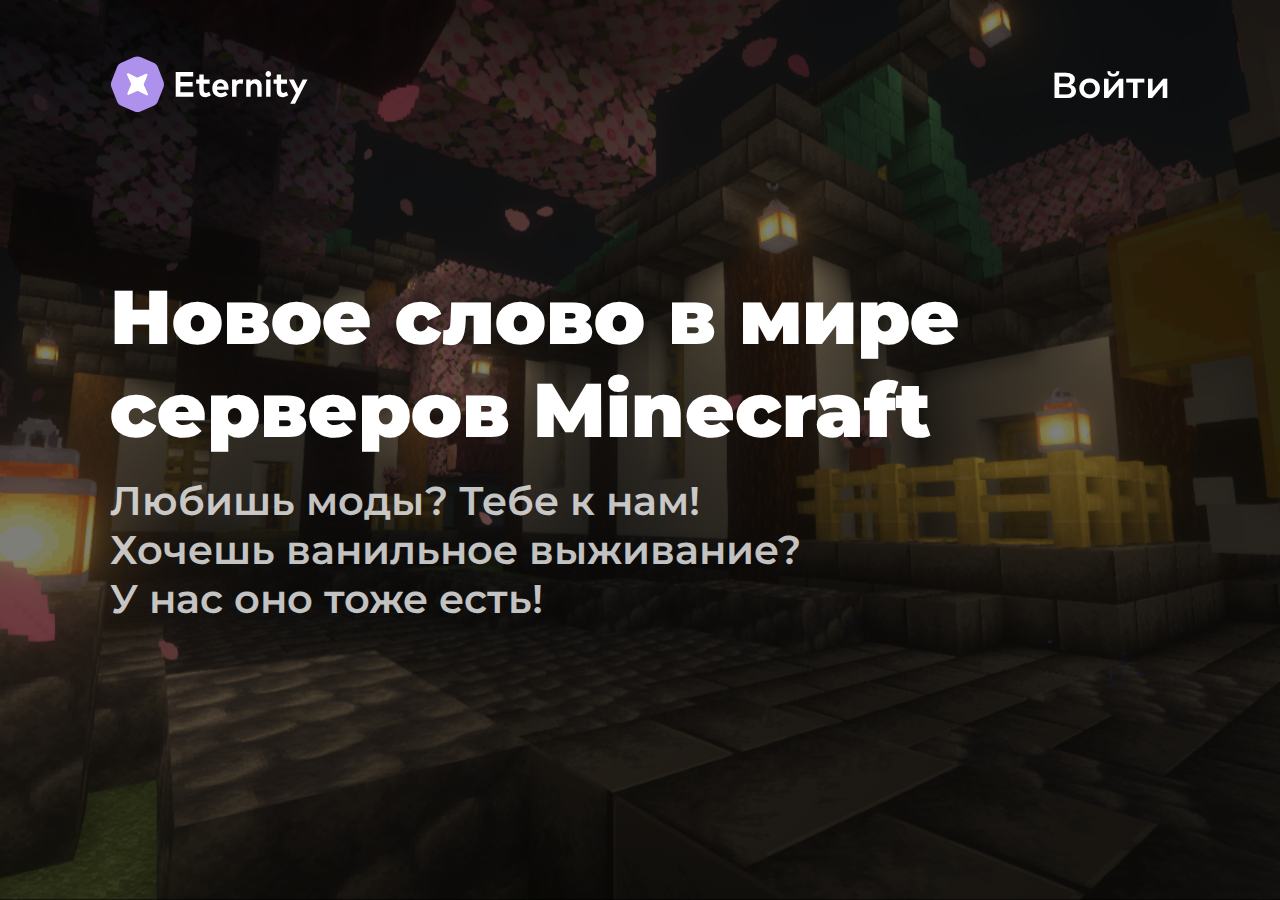
==== index.html @ b7ba149f "web_site pre" ====
<!DOCTYPE html>
<html lang="en">
<head>
    <meta charset="UTF-8">
    <meta name="viewport" content="width=device-width, initial-scale=1.0">
    <title>Document</title>

    <link rel="stylesheet" href="./css/reset.css">
    <link rel="stylesheet" href="./fonts/stylesheet.css">
    <link rel="stylesheet" href="./css/style.css">

    <link rel="preconnect" href="https://fonts.googleapis.com">
    <link rel="preconnect" href="https://fonts.gstatic.com" crossorigin>
    <link href="https://fonts.googleapis.com/css2?family=Montserrat:wght@500;600;700;900&display=swap" rel="stylesheet"> 


    
</head>
<body>

    <header class="header">
        <div class="wrapper">
            <div class="header_wrapper">

                <div class="header_logo">
                    <a href="/" class="header_logo_link">
                        <img src="img/logo.svg" alt="" class="header_logo_pic">
                    </a>
                </div>
    
    
                <nav class="header_nav">
                    <ul class="header_list">
                        <li class="header_item">
                            <a href="/" class="header_link">
                                Войти
                            </a>
                        </li>
                    </ul>
                </nav>

            </div>
        </div>
    </header>

    <main class="main">
        <section class="intro">
            <div class="wrapper">
                <h1 class="intro_title">
                    Новое слово в мире серверов Minecraft
                </h1>
                <h3 class="intro_subtitle">
                    Любишь моды? Тебе к нам! Хочешь ванильное выживание? У нас оно тоже есть!
                </h3>



            </div>
        </section>
        
    </main>

</body>
</html>
---- fonts/stylesheet.css ----
@font-face {
    font-family: 'Gilroy';
    src: url('Gilroy-ExtraBold.eot');
    src: local('Gilroy ExtraBold'), local('Gilroy-ExtraBold'),
        url('Gilroy-ExtraBold.eot?#iefix') format('embedded-opentype'),
        url('Gilroy-ExtraBold.woff') format('woff'),
        url('../fonts/Gilroy-ExtraBold.ttf') format('truetype');
    font-weight: 800;
    font-style: normal;
}

@font-face {
    font-family: 'Gilroy';
    src: url('Gilroy-Heavy.eot');
    src: local('Gilroy Heavy'), local('Gilroy-Heavy'),
        url('Gilroy-Heavy.eot?#iefix') format('embedded-opentype'),
        url('Gilroy-Heavy.woff') format('woff'),
        url('Gilroy-Heavy.ttf') format('truetype');
    font-weight: 900;
    font-style: normal;
}

@font-face {
    font-family: 'Gilroy';
    src: url('Gilroy-LightItalic.eot');
    src: local('Gilroy Light Italic'), local('Gilroy-LightItalic'),
        url('Gilroy-LightItalic.eot?#iefix') format('embedded-opentype'),
        url('Gilroy-LightItalic.woff') format('woff'),
        url('Gilroy-LightItalic.ttf') format('truetype');
    font-weight: 300;
    font-style: italic;
}

@font-face {
    font-family: 'Gilroy';
    src: url('Gilroy-ThinItalic.eot');
    src: local('Gilroy Thin Italic'), local('Gilroy-ThinItalic'),
        url('Gilroy-ThinItalic.eot?#iefix') format('embedded-opentype'),
        url('Gilroy-ThinItalic.woff') format('woff'),
        url('Gilroy-ThinItalic.ttf') format('truetype');
    font-weight: 100;
    font-style: italic;
}

@font-face {
    font-family: 'Gilroy';
    src: url('Gilroy-BlackItalic.eot');
    src: local('Gilroy Black Italic'), local('Gilroy-BlackItalic'),
        url('Gilroy-BlackItalic.eot?#iefix') format('embedded-opentype'),
        url('Gilroy-BlackItalic.woff') format('woff'),
        url('Gilroy-BlackItalic.ttf') format('truetype');
    font-weight: 900;
    font-style: italic;
}

@font-face {
    font-family: 'Gilroy';
    src: url('Gilroy-BoldItalic.eot');
    src: local('Gilroy Bold Italic'), local('Gilroy-BoldItalic'),
        url('Gilroy-BoldItalic.eot?#iefix') format('embedded-opentype'),
        url('Gilroy-BoldItalic.woff') format('woff'),
        url('Gilroy-BoldItalic.ttf') format('truetype');
    font-weight: bold;
    font-style: italic;
}

@font-face {
    font-family: 'Gilroy';
    src: url('Gilroy-SemiBold.eot');
    src: local('Gilroy SemiBold'), local('Gilroy-SemiBold'),
        url('Gilroy-SemiBold.eot?#iefix') format('embedded-opentype'),
        url('Gilroy-SemiBold.woff') format('woff'),
        url('Gilroy-SemiBold.ttf') format('truetype');
    font-weight: 600;
    font-style: normal;
}

@font-face {
    font-family: 'Gilroy';
    src: url('Gilroy-UltraLightItalic.eot');
    src: local('Gilroy UltraLight Italic'), local('Gilroy-UltraLightItalic'),
        url('Gilroy-UltraLightItalic.eot?#iefix') format('embedded-opentype'),
        url('Gilroy-UltraLightItalic.woff') format('woff'),
        url('Gilroy-UltraLightItalic.ttf') format('truetype');
    font-weight: 200;
    font-style: italic;
}

@font-face {
    font-family: 'Gilroy';
    src: url('Gilroy-SemiBoldItalic.eot');
    src: local('Gilroy SemiBold Italic'), local('Gilroy-SemiBoldItalic'),
        url('Gilroy-SemiBoldItalic.eot?#iefix') format('embedded-opentype'),
        url('Gilroy-SemiBoldItalic.woff') format('woff'),
        url('Gilroy-SemiBoldItalic.ttf') format('truetype');
    font-weight: 600;
    font-style: italic;
}

@font-face {
    font-family: 'Gilroy';
    src: url('Gilroy-Light.eot');
    src: local('Gilroy Light'), local('Gilroy-Light'),
        url('Gilroy-Light.eot?#iefix') format('embedded-opentype'),
        url('Gilroy-Light.woff') format('woff'),
        url('Gilroy-Light.ttf') format('truetype');
    font-weight: 300;
    font-style: normal;
}

@font-face {
    font-family: 'Gilroy';
    src: url('Gilroy-MediumItalic.eot');
    src: local('Gilroy Medium Italic'), local('Gilroy-MediumItalic'),
        url('Gilroy-MediumItalic.eot?#iefix') format('embedded-opentype'),
        url('Gilroy-MediumItalic.woff') format('woff'),
        url('Gilroy-MediumItalic.ttf') format('truetype');
    font-weight: 500;
    font-style: italic;
}

@font-face {
    font-family: 'Gilroy';
    src: url('Gilroy-ExtraBoldItalic.eot');
    src: local('Gilroy ExtraBold Italic'), local('Gilroy-ExtraBoldItalic'),
        url('Gilroy-ExtraBoldItalic.eot?#iefix') format('embedded-opentype'),
        url('Gilroy-ExtraBoldItalic.woff') format('woff'),
        url('Gilroy-ExtraBoldItalic.ttf') format('truetype');
    font-weight: 800;
    font-style: italic;
}

@font-face {
    font-family: 'Gilroy';
    src: url('Gilroy-Regular.eot');
    src: local('Gilroy Regular'), local('Gilroy-Regular'),
        url('Gilroy-Regular.eot?#iefix') format('embedded-opentype'),
        url('Gilroy-Regular.woff') format('woff'),
        url('Gilroy-Regular.ttf') format('truetype');
    font-weight: normal;
    font-style: normal;
}

@font-face {
    font-family: 'Gilroy';
    src: url('Gilroy-HeavyItalic.eot');
    src: local('Gilroy Heavy Italic'), local('Gilroy-HeavyItalic'),
        url('Gilroy-HeavyItalic.eot?#iefix') format('embedded-opentype'),
        url('Gilroy-HeavyItalic.woff') format('woff'),
        url('Gilroy-HeavyItalic.ttf') format('truetype');
    font-weight: 900;
    font-style: italic;
}

@font-face {
    font-family: 'Gilroy';
    src: url('Gilroy-Medium.eot');
    src: local('Gilroy Medium'), local('Gilroy-Medium'),
        url('Gilroy-Medium.eot?#iefix') format('embedded-opentype'),
        url('Gilroy-Medium.woff') format('woff'),
        url('Gilroy-Medium.ttf') format('truetype');
    font-weight: 500;
    font-style: normal;
}

@font-face {
    font-family: 'Gilroy';
    src: url('Gilroy-RegularItalic.eot');
    src: local('Gilroy Regular Italic'), local('Gilroy-RegularItalic'),
        url('Gilroy-RegularItalic.eot?#iefix') format('embedded-opentype'),
        url('Gilroy-RegularItalic.woff') format('woff'),
        url('Gilroy-RegularItalic.ttf') format('truetype');
    font-weight: normal;
    font-style: italic;
}

@font-face {
    font-family: 'Gilroy';
    src: url('Gilroy-UltraLight.eot');
    src: local('Gilroy UltraLight'), local('Gilroy-UltraLight'),
        url('Gilroy-UltraLight.eot?#iefix') format('embedded-opentype'),
        url('Gilroy-UltraLight.woff') format('woff'),
        url('Gilroy-UltraLight.ttf') format('truetype');
    font-weight: 200;
    font-style: normal;
}

@font-face {
    font-family: 'Gilroy';
    src: url('Gilroy-Bold.eot');
    src: local('Gilroy Bold'), local('Gilroy-Bold'),
        url('Gilroy-Bold.eot?#iefix') format('embedded-opentype'),
        url('Gilroy-Bold.woff') format('woff'),
        url('Gilroy-Bold.ttf') format('truetype');
    font-weight: bold;
    font-style: normal;
}

@font-face {
    font-family: 'Gilroy';
    src: url('Gilroy-Thin.eot');
    src: local('Gilroy Thin'), local('Gilroy-Thin'),
        url('Gilroy-Thin.eot?#iefix') format('embedded-opentype'),
        url('Gilroy-Thin.woff') format('woff'),
        url('Gilroy-Thin.ttf') format('truetype');
    font-weight: 100;
    font-style: normal;
}

@font-face {
    font-family: 'Gilroy';
    src: url('Gilroy-Black.eot');
    src: local('Gilroy Black'), local('Gilroy-Black'),
        url('Gilroy-Black.eot?#iefix') format('embedded-opentype'),
        url('Gilroy-Black.woff') format('woff'),
        url('Gilroy-Black.ttf') format('truetype');
    font-weight: 900;
    font-style: normal;
}




html{

    box-sizing: border-box;

}

*, *::before, *::after {
    box-sizing: inherit;
}
---- css/style.css ----
html{
    background-color: black;
    box-sizing: border-box;


}

*, *::before, *::after {
    box-sizing: inherit;
}




.wrapper {

    max-width: 1060px;
    margin: 0 auto;

}

.header {
    position: fixed;
    top: 0;
    left: 0;
    width: 100%;
}

.header_wrapper {
    margin-top: 55px;
    display: flex;
    flex-wrap: wrap;
    align-items: center;
    justify-content: space-between;

}

.header_list {
    display: flex;
    flex-wrap: wrap;
}

.header_link{
    color: #FFF;
    text-align: right;
    font-family: Montserrat;
    font-size: 36px;
    font-style: normal;
    font-weight: 600;
    line-height: normal;
    text-decoration: none;
}

.header_link:hover{
    transition: 0.5s;
    color: #AE91EC;

}


.intro {
    height: 100vh;
    background: url('../img/background.png') no-repeat center;
    background-size: cover;
    padding-top: 270px;
}

.intro_title{
    color: #FFF;
    font-family: Montserrat;
    font-size: 76px;
    font-style: normal;
    font-weight: 900;
    line-height: normal;
}

.intro_subtitle {

    padding-top: 20px;
    color: rgba(255, 255, 255, 0.75);
    font-family: Montserrat;
    font-size: 40px;
    font-style: normal;
    font-weight: 600;
    line-height: normal;
    max-width: 710px;

}
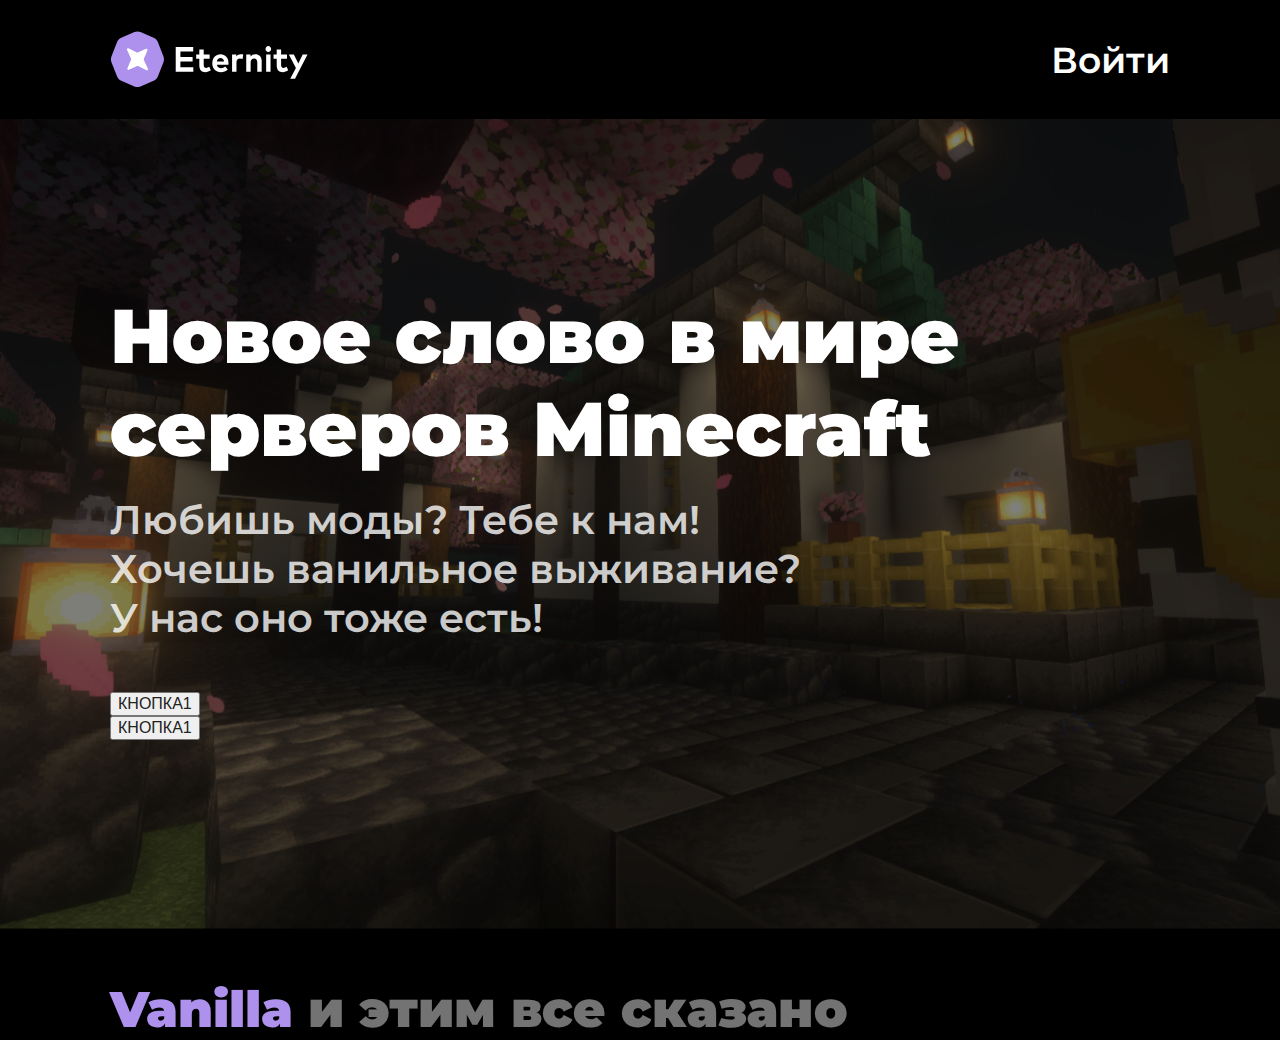
==== commit 9c1ea78b: "pre" ====
--- a/index.html
+++ b/index.html
@@ -53,7 +53,27 @@
                 <h3 class="intro_subtitle">
                     Любишь моды? Тебе к нам! Хочешь ванильное выживание? У нас оно тоже есть!
                 </h3>
+                
 
+                <ul class="intro_buttons">
+                    <li class="intro_button">
+                        <button class="intrp_btn">КНОПКА1</button>
+                    </li>
+                    <li class="intro_button">
+                        <button class="intrp_btn">КНОПКА1</button>
+                    </li>
+                </ul>
+
+            </div>
+        </section>
+
+
+        <section class="vanilla_server">
+            <div class="wrapper">
+
+                <h1 class="vanilla_intro">
+                    Vanilla <a class="vanilla_into_vydel">и этим все сказано</a>
+                </h1>
 
 
             </div>
--- a/css/style.css
+++ b/css/style.css
@@ -21,14 +21,14 @@
 }
 
 .header {
-    position: fixed;
     top: 0;
     left: 0;
     width: 100%;
+    padding-bottom: 30px;
 }
 
 .header_wrapper {
-    margin-top: 55px;
+    margin-top: 30px;
     display: flex;
     flex-wrap: wrap;
     align-items: center;
@@ -59,11 +59,13 @@
 }
 
 
+/* ИНТРО */
+
 .intro {
-    height: 100vh;
+    height: 90vh;
     background: url('../img/background.png') no-repeat center;
     background-size: cover;
-    padding-top: 270px;
+    padding-top: 170px;
 }
 
 .intro_title{
@@ -78,7 +80,7 @@
 .intro_subtitle {
 
     padding-top: 20px;
-    color: rgba(255, 255, 255, 0.75);
+    color: rgba(255, 255, 255, 0.80);
     font-family: Montserrat;
     font-size: 40px;
     font-style: normal;
@@ -89,3 +91,49 @@
 }
 
 
+.intro_buttons{
+
+    padding-top: 50px;
+
+}
+
+
+.intro_button {
+
+
+
+}
+
+/* ВАНИЛА */
+
+
+.vanilla_server {
+
+    padding-top: 50px;
+
+}
+
+.vanilla_intro {
+
+    color: #AE91EC;
+    font-family: Montserrat;
+    font-size: 50px;
+    font-style: normal;
+    font-weight: 900;
+    line-height: normal;
+
+}
+
+
+.vanilla_into_vydel {
+
+
+    color: #ffffff73;
+    text-decoration: none;
+    
+    font-family: Montserrat;
+    font-size: 50px;
+    font-style: normal;
+    font-weight: 900;
+    line-height: normal;
+}
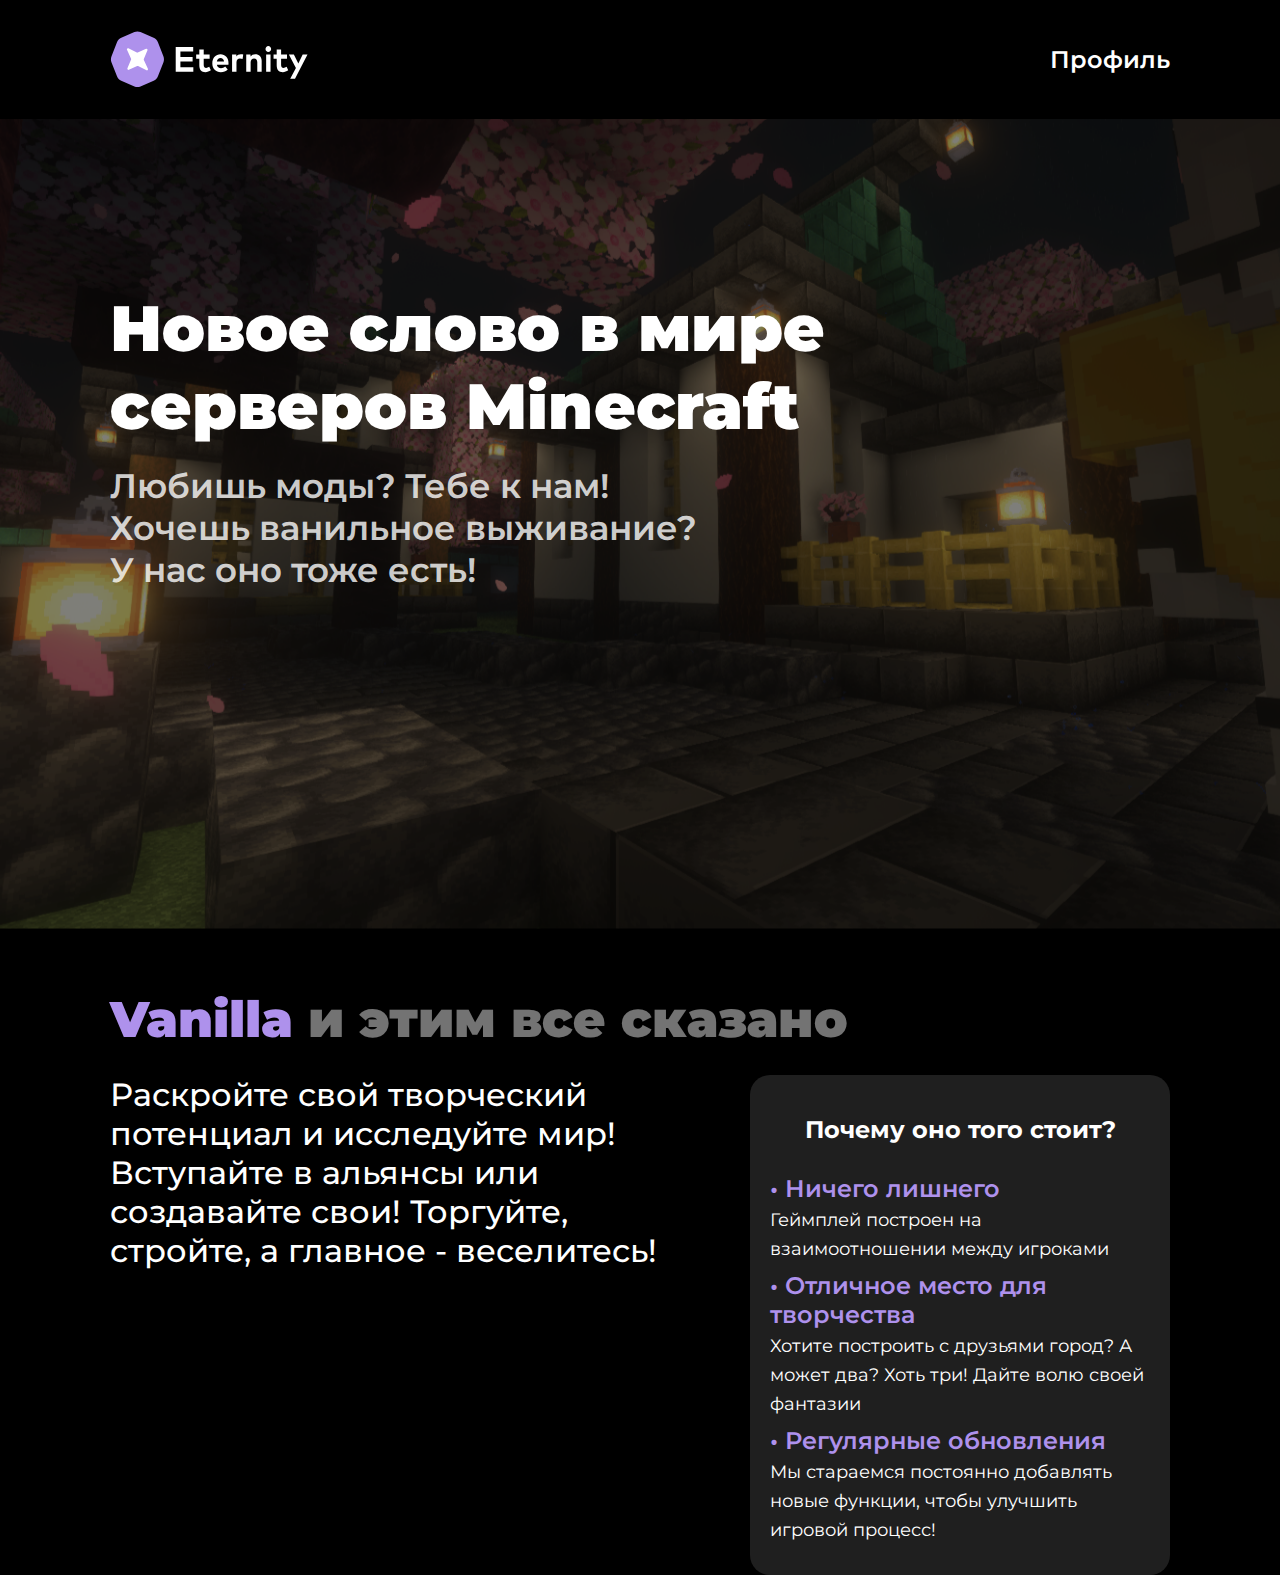
==== commit 87682f75: "vanilla_desc" ====
--- a/index.html
+++ b/index.html
@@ -34,7 +34,7 @@
                     <ul class="header_list">
                         <li class="header_item">
                             <a href="/" class="header_link">
-                                Войти
+                                Профиль
                             </a>
                         </li>
                     </ul>
@@ -53,16 +53,6 @@
                 <h3 class="intro_subtitle">
                     Любишь моды? Тебе к нам! Хочешь ванильное выживание? У нас оно тоже есть!
                 </h3>
-                
-
-                <ul class="intro_buttons">
-                    <li class="intro_button">
-                        <button class="intrp_btn">КНОПКА1</button>
-                    </li>
-                    <li class="intro_button">
-                        <button class="intrp_btn">КНОПКА1</button>
-                    </li>
-                </ul>
 
             </div>
         </section>
@@ -76,6 +66,33 @@
                 </h1>
 
 
+                <div class="vanilla_description">
+                    
+                    <h3 class="vanilla_description_text">
+                    Раскройте свой творческий потенциал и исследуйте мир! Вступайте в альянсы или создавайте свои! Торгуйте, стройте, а главное - веселитесь!
+                    </h3>
+
+                    <div class="vanilla_description_block">
+                        <div class="vdb_text">
+                            Почему оно того стоит?
+                        </div>
+
+                        <div class="vdb_desc">
+                            • Ничего лишнего <br><a class="vdb_desc_dec">Геймплей построен на взаимоотношении между игроками</a>
+                        </div>
+                        <div class="vdb_desc">
+                            • Отличное место для творчества <br><a class="vdb_desc_dec">Хотите построить с друзьями город? А может два? Хоть три! Дайте волю своей фантазии<a>
+                        </div>
+                        <div class="vdb_desc">
+                            • Регулярные обновления<br><a class="vdb_desc_dec">Мы стараемся постоянно добавлять новые функции, чтобы улучшить игровой процесс!<a></a>
+                        </div>
+
+                    </div>
+
+
+                </div>
+
+
             </div>
         </section>
         
--- a/css/style.css
+++ b/css/style.css
@@ -45,7 +45,7 @@
     color: #FFF;
     text-align: right;
     font-family: Montserrat;
-    font-size: 36px;
+    font-size: 24px;
     font-style: normal;
     font-weight: 600;
     line-height: normal;
@@ -71,7 +71,7 @@
 .intro_title{
     color: #FFF;
     font-family: Montserrat;
-    font-size: 76px;
+    font-size: 64px;
     font-style: normal;
     font-weight: 900;
     line-height: normal;
@@ -82,34 +82,22 @@
     padding-top: 20px;
     color: rgba(255, 255, 255, 0.80);
     font-family: Montserrat;
-    font-size: 40px;
+    font-size: 34px;
     font-style: normal;
     font-weight: 600;
     line-height: normal;
-    max-width: 710px;
-
-}
-
-
-.intro_buttons{
-
-    padding-top: 50px;
-
-}
-
-
-.intro_button {
-
-
-
-}
+    max-width: 600px;
+
+}
+
+
 
 /* ВАНИЛА */
 
 
 .vanilla_server {
 
-    padding-top: 50px;
+    padding-top: 60px;
 
 }
 
@@ -137,3 +125,93 @@
     font-weight: 900;
     line-height: normal;
 }
+
+
+.vanilla_description {
+
+    padding-top: 25px;
+    display: flex;
+
+}
+
+.vanilla_description_text {
+
+    color: #FFF;
+    font-family: Montserrat;
+    font-size: 32px;
+    font-style: normal;
+    font-weight: 500;
+    line-height: normal;
+
+    max-width: 600px;
+
+
+}
+
+
+.vanilla_description_block {
+
+    width: 450px;
+    height: 500px;
+    border-radius: 20px;
+    background: #1f1f1f;
+    margin-left: 40px;
+
+    padding: 20px;
+
+
+}
+
+.vdb_text {
+
+
+    color: #FFF;
+    font-family: Montserrat;
+    font-size: 24px;
+    font-style: normal;
+    font-weight: 700;
+    line-height: normal;
+
+    text-align: center;
+
+    padding-top: 20px;
+    padding-bottom: 20px;
+
+
+}
+
+
+.vdb_desc {
+
+    color: #AE91EC;
+    font-family: Montserrat;
+    font-size: 24px;
+    font-style: normal;
+    font-weight: 600;
+    line-height: normal;
+
+
+    text-align: left;
+
+    padding-top: 10px;
+
+}
+
+
+.vdb_desc_dec {
+
+
+    color: #FFF;
+
+    font-family: Montserrat;
+    font-size: 18px;
+    font-style: normal;
+    font-weight: 400;
+    line-height: normal;
+
+    max-width: 600px;
+    text-align: left;
+
+    padding-top: 10px;
+
+}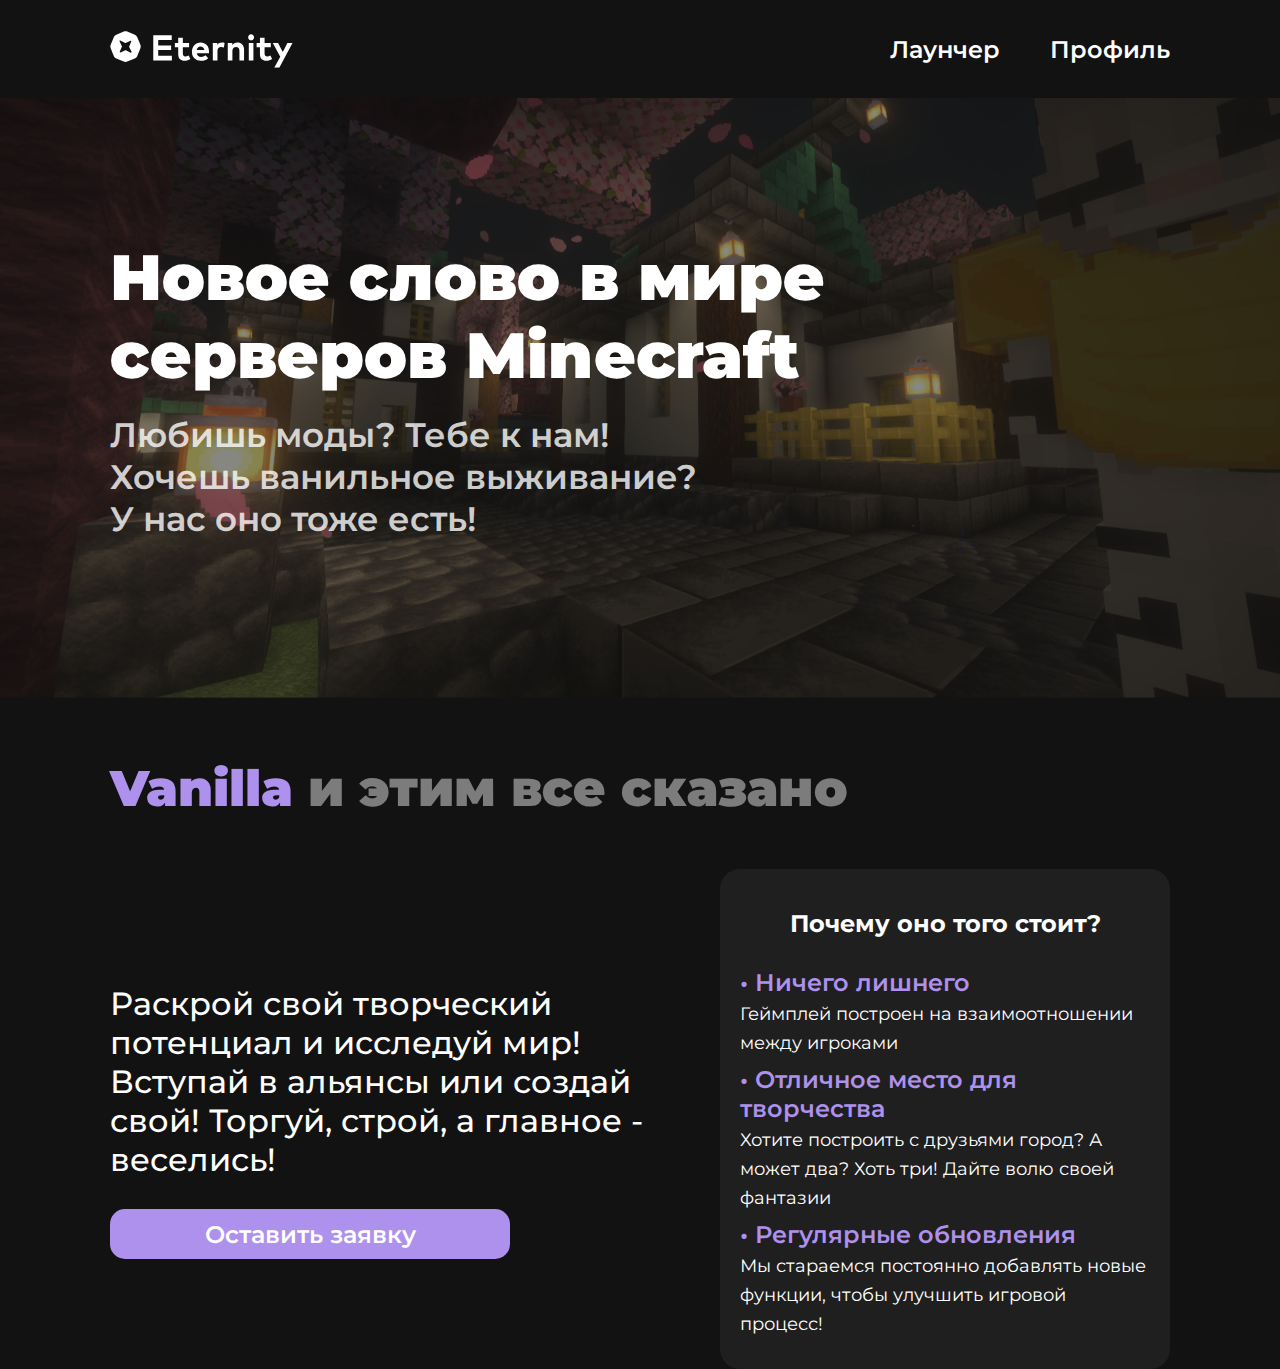
==== commit 5b122faf: "pre" ====
--- a/index.html
+++ b/index.html
@@ -4,7 +4,7 @@
 <head>
     <meta charset="UTF-8">
     <meta name="viewport" content="width=device-width, initial-scale=1.0">
-    <title>Document</title>
+    <title>Eternity</title>
 
     <link rel="stylesheet" href="./css/reset.css">
     <link rel="stylesheet" href="./fonts/stylesheet.css">
@@ -33,7 +33,12 @@
                 <nav class="header_nav">
                     <ul class="header_list">
                         <li class="header_item">
-                            <a href="/" class="header_link">
+                            <a href="/launcher.html" class="header_link">
+                                Лаунчер
+                            </a>
+                        </li>
+                        <li class="header_item">
+                            <a href="/login.html" class="header_link">
                                 Профиль
                             </a>
                         </li>
@@ -69,7 +74,7 @@
                 <div class="vanilla_description">
                     
                     <h3 class="vanilla_description_text">
-                    Раскройте свой творческий потенциал и исследуйте мир! Вступайте в альянсы или создавайте свои! Торгуйте, стройте, а главное - веселитесь!
+                    Раскрой свой творческий потенциал и исследуй мир! Вступай в альянсы или создай свой! Торгуй, строй, а главное - веселись!
                     </h3>
 
                     <div class="vanilla_description_block">
@@ -89,13 +94,18 @@
 
                     </div>
 
+                    <button class="vanilla_join">
+                        <a class="vanilla_join_btn" href="https://vk.cc/crMLH8">Оставить заявку</a>
+                    </button>
+
 
                 </div>
 
 
+
             </div>
         </section>
-        
+
     </main>
 
 </body>
--- a/css/style.css
+++ b/css/style.css
@@ -1,6 +1,6 @@
 
 html{
-    background-color: black;
+    background-color: #121212;
     box-sizing: border-box;
 
 
@@ -52,6 +52,18 @@
     text-decoration: none;
 }
 
+.header_item{
+
+    margin-right: 50px;
+}
+
+.header_item:last-child {
+
+    margin-right: 0;
+
+}
+
+
 .header_link:hover{
     transition: 0.5s;
     color: #AE91EC;
@@ -62,10 +74,10 @@
 /* ИНТРО */
 
 .intro {
-    height: 90vh;
+    height: 600px;
     background: url('../img/background.png') no-repeat center;
     background-size: cover;
-    padding-top: 170px;
+    padding-top: 140px;
 }
 
 .intro_title{
@@ -129,8 +141,8 @@
 
 .vanilla_description {
 
-    padding-top: 25px;
-    display: flex;
+    padding-top:55px;
+
 
 }
 
@@ -144,6 +156,8 @@
     line-height: normal;
 
     max-width: 600px;
+
+    margin-top: 110px;
 
 
 }
@@ -159,6 +173,9 @@
 
     padding: 20px;
 
+    float: right;
+    margin-top: -310px;
+
 
 }
 
@@ -214,4 +231,455 @@
 
     padding-top: 10px;
 
+}
+
+
+.vanilla_join {
+    
+    margin-top: 30px;
+
+    width: 400px;
+    height: 50px;
+
+    border-radius: 15px;
+    background: #AE91EC;
+    color: #FFF;
+    border: 2px;
+
+    font-family: Montserrat;
+    font-size: 24px;
+    font-style: normal;
+    font-weight: 600;
+    line-height: normal;
+
+    max-width: 600px;
+    transition: 0.5s;
+
+}
+
+
+.vanilla_join:hover {
+    
+    transition: 0.5s;
+    border-radius: 15px;
+    background: #ae91eccc;
+    color: #FFF;
+    border: 2px;
+
+}
+
+
+.vanilla_join_btn {
+
+
+    color: #FFF;
+
+    font-family: Montserrat;
+    font-size: 24px;
+    font-style: normal;
+    font-weight: 600;
+    line-height: normal;
+
+    max-width: 600px;
+    
+    text-decoration: none;
+
+}
+
+
+/* LOGIN */
+
+
+.auth_box {
+
+    margin: 100px auto;
+
+    width: 710px;
+    height: 500px;
+    background-color: #121212;
+
+    border: solid 2px;
+    border-radius: 40px;
+    
+}
+
+
+.auth_text {
+    margin-top: 60px;
+    color: #FFF;
+    text-align: center;
+    font-family: Montserrat;
+    font-size: 38px;
+    font-style: normal;
+    font-weight: 600;
+    line-height: normal;
+
+}
+
+.auth_form {
+
+    margin-top: 40px;
+    margin-left: 110px;
+    margin-bottom: 25px;
+
+
+}
+
+
+.username_input, .password_input, .newPassword_input {
+
+    width: 480px;
+    height: 65px;
+    background: #1e1e1e;
+    border-radius: 15px;
+
+}
+
+.username_field, .password_field, .newPassword_field  {
+
+    margin-top: 10px;
+    margin-left: 15px;
+
+    width: 450px;
+    height: 45px;
+    
+    background: #1e1e1e;
+    border: 0;
+
+    color: #FFF;
+
+    font-family: Montserrat;
+    font-size: 24px;
+    font-style: normal;
+    font-weight: 600;
+    line-height: normal;
+
+}
+
+.password_input, .newPassword_input {
+    margin-top: 20px;
+}
+
+.auth_button {
+
+    width: 480px;
+    height: 55px;
+    border-radius: 15px;
+
+
+    background: #AE91EC;
+    border: 0;
+
+    margin-top: 30px;
+
+    color: #FFF;
+
+    text-align: center;
+    font-family: Montserrat;
+    font-size: 24px;
+    font-style: normal;
+    font-weight: 600;
+    line-height: normal;
+
+
+
+}
+
+.auth_button:hover {
+
+    background-color: #AE91ECcc;
+    transition: 0.5s;
+
+}
+
+.not_registred {
+
+    
+    margin-left: 264px;
+
+    color: #FFF;
+
+    text-align: center;
+    font-family: Montserrat;
+    font-size: 24px;
+    font-style: normal;
+    font-weight: 600;
+    line-height: normal;
+
+    text-decoration: none;
+}
+
+
+.not_registred:hover {
+
+    transition: 0.5s;
+    color: #AE91EC;
+
+}
+
+
+/* REGISTER */
+
+
+.already_registred {
+
+    
+    margin-left: 235px;
+
+    color: #FFF;
+
+    text-align: center;
+    font-family: Montserrat;
+    font-size: 24px;
+    font-style: normal;
+    font-weight: 600;
+    line-height: normal;
+
+    text-decoration: none;
+}
+
+
+.already_registred:hover {
+
+    transition: 0.5s;
+    color: #AE91EC;
+
+}
+
+
+.reg_box {
+
+    margin: 100px auto;
+
+    width: 710px;
+    height: 550px;
+    background-color: #121212;
+
+    border: solid 2px;
+    border-radius: 40px;
+    
+}
+
+.accept_rules {
+
+    padding-top: 20px;
+
+}
+
+.checkbox_text {
+
+    color: #FFF;
+    font-family: Montserrat;
+    font-size: 24px;
+    font-style: normal;
+    font-weight: 600;
+    line-height: normal;
+
+    text-decoration: none;
+
+    margin-left: 15px;
+
+
+
+}
+
+.checkbox {
+    width: 23px;
+    height: 23px;
+
+}
+
+.rule_link {
+
+
+    color: #AE91EC;
+    font-family: Montserrat;
+    font-size: 24px;
+    font-style: normal;
+    font-weight: 600;
+    line-height: normal;
+
+    text-decoration: none;
+
+}
+
+
+.checkbox:checked {
+
+    accent-color: #AE91EC;
+
+}
+
+
+
+/* ЛАУНЧЕР */
+
+
+.launcher {
+    padding-top: 80px;
+}
+
+.pre_launcher_intro {
+
+    color: #FFF;
+    font-family: Montserrat;
+    font-size: 42px;
+    font-style: normal;
+    font-weight: 600;
+    line-height: normal;
+
+}
+
+.launcher_intro {
+
+    color: #FFF;
+    padding-top: 20px;
+    font-family: Montserrat;
+    font-size: 52px;
+    font-style: normal;
+    font-weight: 900;
+    line-height: normal;
+    max-width: 780px;
+
+}
+
+.download_buttons {
+
+    margin-top: 50px;
+    display: flex;
+
+}
+
+.windows_download {
+
+    width: 400px;
+    height: 85px;
+    border-radius: 20px;
+    background: #AE91EC;
+    padding-top: 12px;
+    padding-left: 20px;
+    text-decoration: none;
+
+
+
+}
+
+.windows_text {
+
+    color: #FFF;
+
+    text-align: center;
+    vertical-align: middle;
+    font-family: Montserrat;
+    font-size: 32px;
+    font-style: normal;
+    font-weight: 600;
+    line-height: normal;
+    margin-left: 30px;
+}
+
+.windows_icon {
+
+    width: 60px;
+
+}
+
+
+.other_download {
+
+    width: 400px;
+    height: 85px;
+    border-radius: 20px;
+    background: #1e1e1e;
+    padding-top: 12px;
+    padding-left: 20px;
+    text-decoration: none;
+    margin-left: 30px;
+
+
+}
+
+.other_text {
+
+    color: #FFF;
+
+    text-align: center;
+    vertical-align: middle;
+    font-family: Montserrat;
+    font-size: 32px;
+    font-style: normal;
+    font-weight: 600;
+    line-height: normal;
+    margin-left: 30px;
+}
+
+.other_icon {
+
+    width: 55px;
+
+}
+
+
+.windows_download:hover {
+
+    background-color: #AE91ECcc;
+    transition: 0.5s;
+
+}
+
+.other_download:hover {
+
+    background-color: #1e1e1ecc;
+    transition: 0.5s;
+
+}
+
+.java_download {
+
+    padding-top: 50px;
+
+}
+
+.java_warn {
+
+    color: #FFF;
+
+    font-family: Montserrat;
+    font-size: 48px;
+    font-style: normal;
+    font-weight: 900;
+    line-height: normal;
+
+}
+
+.java_info {
+
+    color: #FFF;
+    padding-top: 10px;
+    font-family: Montserrat;
+    font-size: 32px;
+    font-style: normal;
+    font-weight: 600;
+    line-height: normal;
+
+    padding-bottom: 30px;
+
+}
+
+.java_link {
+
+    color: #FFF;
+
+    font-family: Montserrat;
+    font-size: 36px;
+    font-style: normal;
+    font-weight: 600;
+    line-height: normal;
+
+    text-decoration: none;
+}
+
+.java_link:hover {
+    color: #57F287;
+    transition: 0.5s;
 }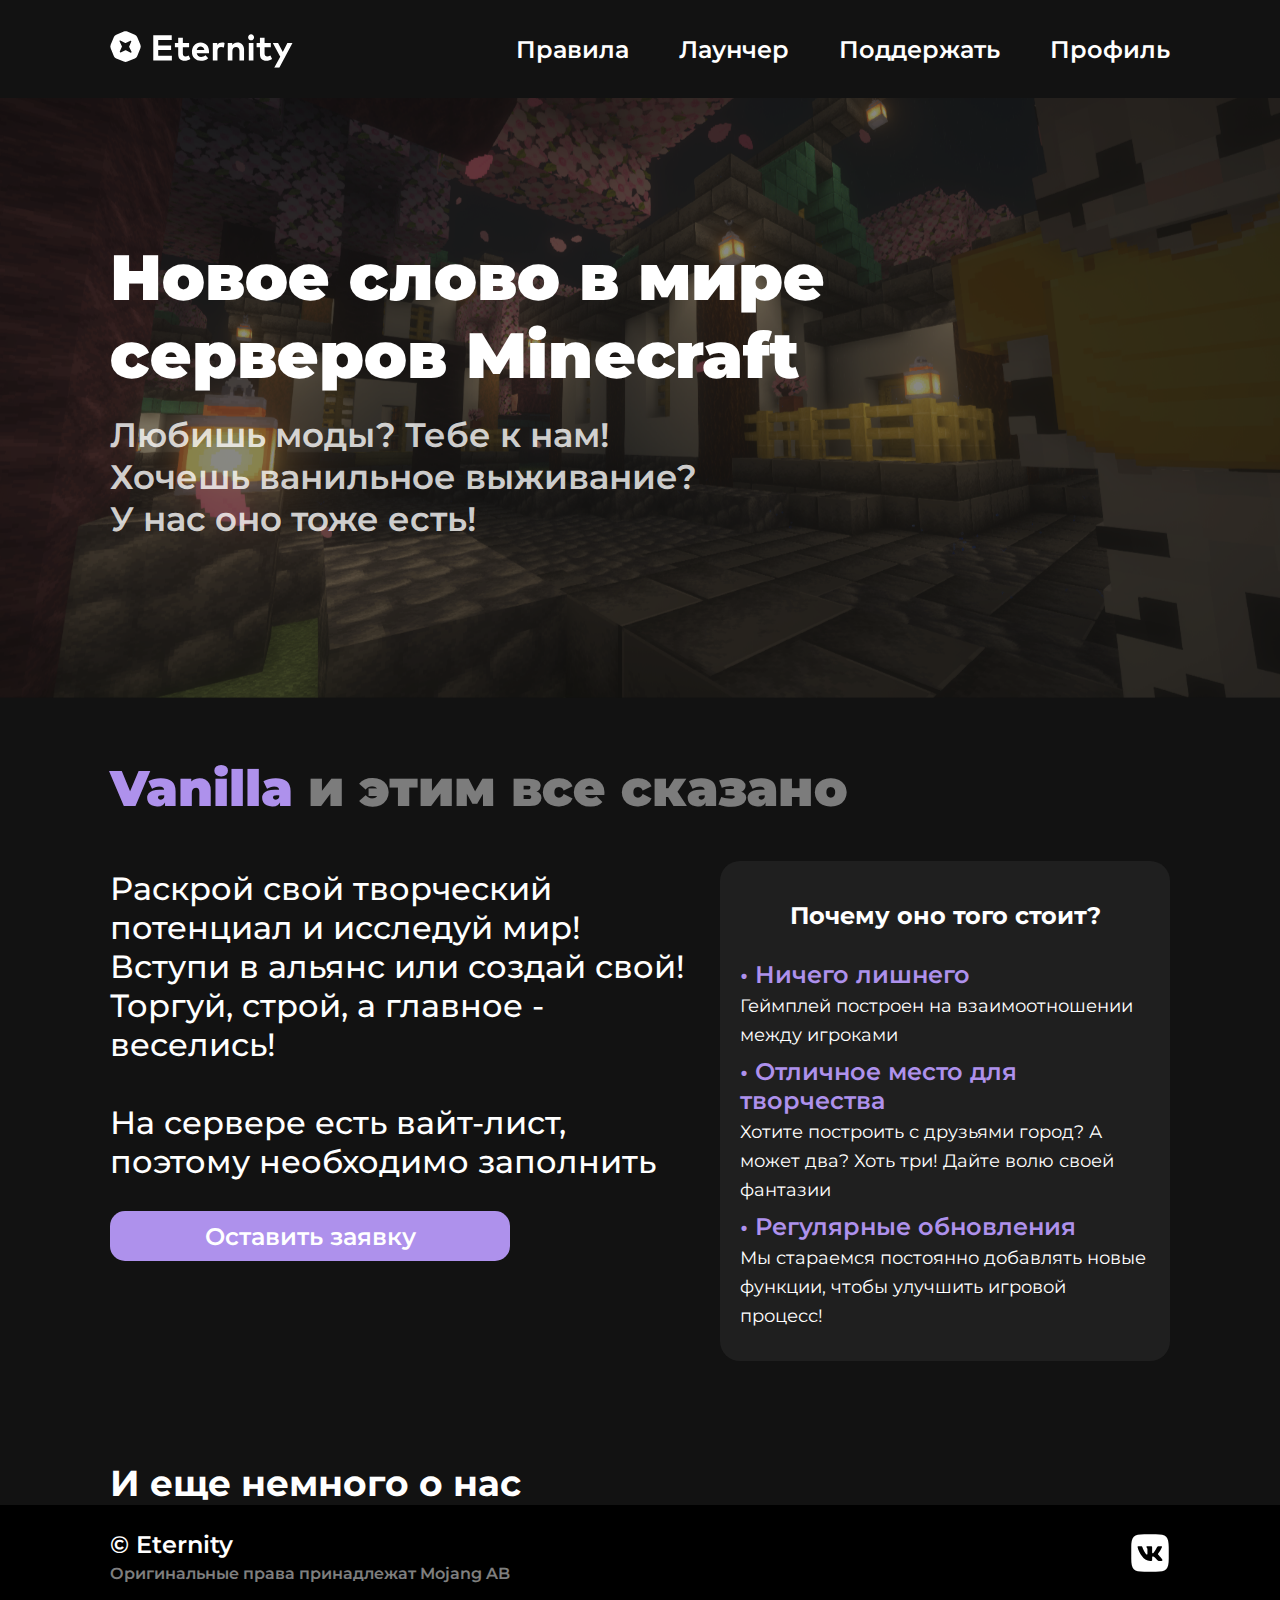
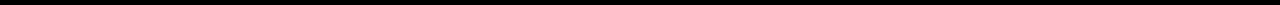
==== commit 5340fd99: "pre_final" ====
--- a/index.html
+++ b/index.html
@@ -33,8 +33,18 @@
                 <nav class="header_nav">
                     <ul class="header_list">
                         <li class="header_item">
+                            <a href="/rules.html" class="header_link">
+                                Правила
+                            </a>
+                        </li>
+                        <li class="header_item">
                             <a href="/launcher.html" class="header_link">
                                 Лаунчер
+                            </a>
+                        </li>
+                        <li class="header_item">
+                            <a href="https://www.donationalerts.com/r/eternitymc" class="header_link">
+                                Поддержать
                             </a>
                         </li>
                         <li class="header_item">
@@ -44,7 +54,6 @@
                         </li>
                     </ul>
                 </nav>
-
             </div>
         </div>
     </header>
@@ -74,7 +83,7 @@
                 <div class="vanilla_description">
                     
                     <h3 class="vanilla_description_text">
-                    Раскрой свой творческий потенциал и исследуй мир! Вступай в альянсы или создай свой! Торгуй, строй, а главное - веселись!
+                    Раскрой свой творческий потенциал и исследуй мир! <br>Вступи в альянс или создай свой! Торгуй, строй, а главное - веселись! <br> <br>На сервере есть вайт-лист, поэтому необходимо заполнить
                     </h3>
 
                     <div class="vanilla_description_block">
@@ -106,6 +115,76 @@
             </div>
         </section>
 
+        <!-- <section class="mod_server">
+            <div class="wrapper">
+
+                <h1 class="mod_intro">
+                    Elysium<a class="vanilla_into_vydel"> наш модовый сервер</a>
+                </h1>
+
+
+                <div class="vanilla_description">
+                    
+                    <h3 class="vanilla_description_text">
+                        Work in progress!
+                    </h3>
+
+                    <div class="mod_description_block">
+                        <div class="vdb_text">
+                            Точно затянет!
+                        </div>
+
+                        <div class="mdb_desc">
+                            • <br><a class="vdb_desc_dec"></a>
+                        </div>
+                        <div class="mdb_desc">
+                            • <br><a class="vdb_desc_dec"><a>
+                        </div>
+                        <div class="mdb_desc">
+                            • <br><a class="vdb_desc_dec"><a></a>
+                        </div>
+
+                    </div>
+
+                </div>
+
+
+
+            </div>
+        </section> -->
+
+        <section class="end_info">
+
+            <div class="wrapper">
+
+                <h1 class="end_title">
+                    И еще немного о нас
+                </h1>
+
+            </div>
+
+
+        </section>
+
+
+        <footer class="footer">
+
+            <div class="wrapper">
+                <h1 class="footer_copyright">
+                    © Eternity
+                </h1>
+                <h1 class="org_copyright">
+                    Оригинальные права принадлежат Mojang AB
+                </h1>
+                <div class="vk_btn">
+                    <a href="https://vk.com/eternitysmp" class="vk_link">
+                        <img src="/img/vk.svg" alt="" class="vk_logo">
+                    </a>
+                </div>
+            </div>
+
+        </footer>
+
     </main>
 
 </body>
--- a/css/style.css
+++ b/css/style.css
@@ -141,7 +141,8 @@
 
 .vanilla_description {
 
-    padding-top:55px;
+
+    padding-bottom: 200px;
 
 
 }
@@ -157,7 +158,8 @@
 
     max-width: 600px;
 
-    margin-top: 110px;
+    margin-top: 50px;
+
 
 
 }
@@ -174,7 +176,7 @@
     padding: 20px;
 
     float: right;
-    margin-top: -310px;
+    margin-top: -320px;
 
 
 }
@@ -682,4 +684,303 @@
 .java_link:hover {
     color: #57F287;
     transition: 0.5s;
+}
+
+
+/* MOD SERVER */
+
+
+/* .mod_server {
+
+
+    padding-top: 160px;
+
+}
+
+
+.mod_intro {
+
+    color: #57F287;
+    font-family: Montserrat;
+    font-size: 50px;
+    font-style: normal;
+    font-weight: 900;
+    line-height: normal;
+
+}
+
+
+.vanilla_into_vydel {
+
+
+    color: #ffffff73;
+    text-decoration: none;
+    
+    font-family: Montserrat;
+    font-size: 50px;
+    font-style: normal;
+    font-weight: 900;
+    line-height: normal;
+}
+
+
+.vanilla_description {
+
+    padding-top:55px;
+
+
+}
+
+.vanilla_description_text {
+
+    color: #FFF;
+    font-family: Montserrat;
+    font-size: 32px;
+    font-style: normal;
+    font-weight: 500;
+    line-height: normal;
+
+    max-width: 600px;
+
+    margin-top: 110px;
+
+
+}
+
+
+.mod_description_block {
+
+    width: 450px;
+    height: 500px;
+    border-radius: 20px;
+    background: #1f1f1f;
+    margin-left: 40px;
+
+    padding: 20px;
+
+    float: right;
+    margin-top: -150px;
+
+
+}
+
+.vdb_text {
+
+
+    color: #FFF;
+    font-family: Montserrat;
+    font-size: 24px;
+    font-style: normal;
+    font-weight: 700;
+    line-height: normal;
+
+    text-align: center;
+
+    padding-top: 20px;
+    padding-bottom: 20px;
+
+
+}
+
+
+.mdb_desc {
+
+    color: #57F287;
+    font-family: Montserrat;
+    font-size: 24px;
+    font-style: normal;
+    font-weight: 600;
+    line-height: normal;
+
+
+    text-align: left;
+
+    padding-top: 10px;
+
+}
+
+
+.vdb_desc_dec {
+
+
+    color: #FFF;
+
+    font-family: Montserrat;
+    font-size: 18px;
+    font-style: normal;
+    font-weight: 400;
+    line-height: normal;
+
+    max-width: 600px;
+    text-align: left;
+
+    padding-top: 10px;
+
+}
+
+
+.vanilla_join {
+    
+    margin-top: 30px;
+
+    width: 400px;
+    height: 50px;
+
+    border-radius: 15px;
+    background: #AE91EC;
+    color: #FFF;
+    border: 2px;
+
+    font-family: Montserrat;
+    font-size: 24px;
+    font-style: normal;
+    font-weight: 600;
+    line-height: normal;
+
+    max-width: 600px;
+    transition: 0.5s;
+
+}
+
+
+.vanilla_join:hover {
+    
+    transition: 0.5s;
+    border-radius: 15px;
+    background: #ae91eccc;
+    color: #FFF;
+    border: 2px;
+
+}
+
+
+.vanilla_join_btn {
+
+
+    color: #FFF;
+
+    font-family: Montserrat;
+    font-size: 24px;
+    font-style: normal;
+    font-weight: 600;
+    line-height: normal;
+
+    max-width: 600px;
+    
+    text-decoration: none;
+
+} */
+
+
+
+/* FOOTER */
+
+
+.footer {
+    width: 100%;
+    height: 100px;
+    background: #000;
+
+    
+}
+
+
+.footer_copyright {
+
+    color: #FFF;
+
+    font-family: Montserrat;
+    font-size: 24px;
+    font-style: normal;
+    font-weight: 600;
+    line-height: normal;
+
+    padding-top: 25px;
+
+}
+
+
+.org_copyright {
+
+    margin-top: 5px;
+    color: rgba(255, 255, 255, 0.50);
+    font-family: Montserrat;
+    font-size: 16px;
+    font-style: normal;
+    font-weight: 600;
+    line-height: normal;
+
+}
+
+
+.vk_btn {
+
+    margin-top: -50px;
+    margin-left: 1020px;
+
+}
+
+.vk_logo {
+
+    height: 40px;
+
+}
+
+
+/* END */
+
+.end_title {
+
+    color: #FFF;
+    font-family: Montserrat;
+    font-size: 36px;
+    font-style: normal;
+    font-weight: 700;
+    line-height: normal;
+
+}
+
+
+
+/* RULES */
+
+
+
+.rules {
+    margin-top: 60px;
+    margin-bottom: 60px;
+}
+
+.rules_title {
+    color: #FFF;
+    font-family: Montserrat;
+    font-size: 32px;
+    font-style: normal;
+    font-weight: 900;
+    line-height: normal;
+}
+
+.rules_punkt {
+
+    margin-top: 20px;
+    color: #FFF;
+    font-family: Montserrat;
+    font-size: 26px;
+    font-style: normal;
+    font-weight: 700;
+    line-height: normal;
+
+}
+
+.rules_podpunkt {
+
+    margin-top: 10px;
+    color: #ffffffcc;
+    font-family: Montserrat;
+    font-size: 20px;
+    font-style: normal;
+    font-weight: 500;
+    line-height: normal;
+    margin-left: 20px;
+
 }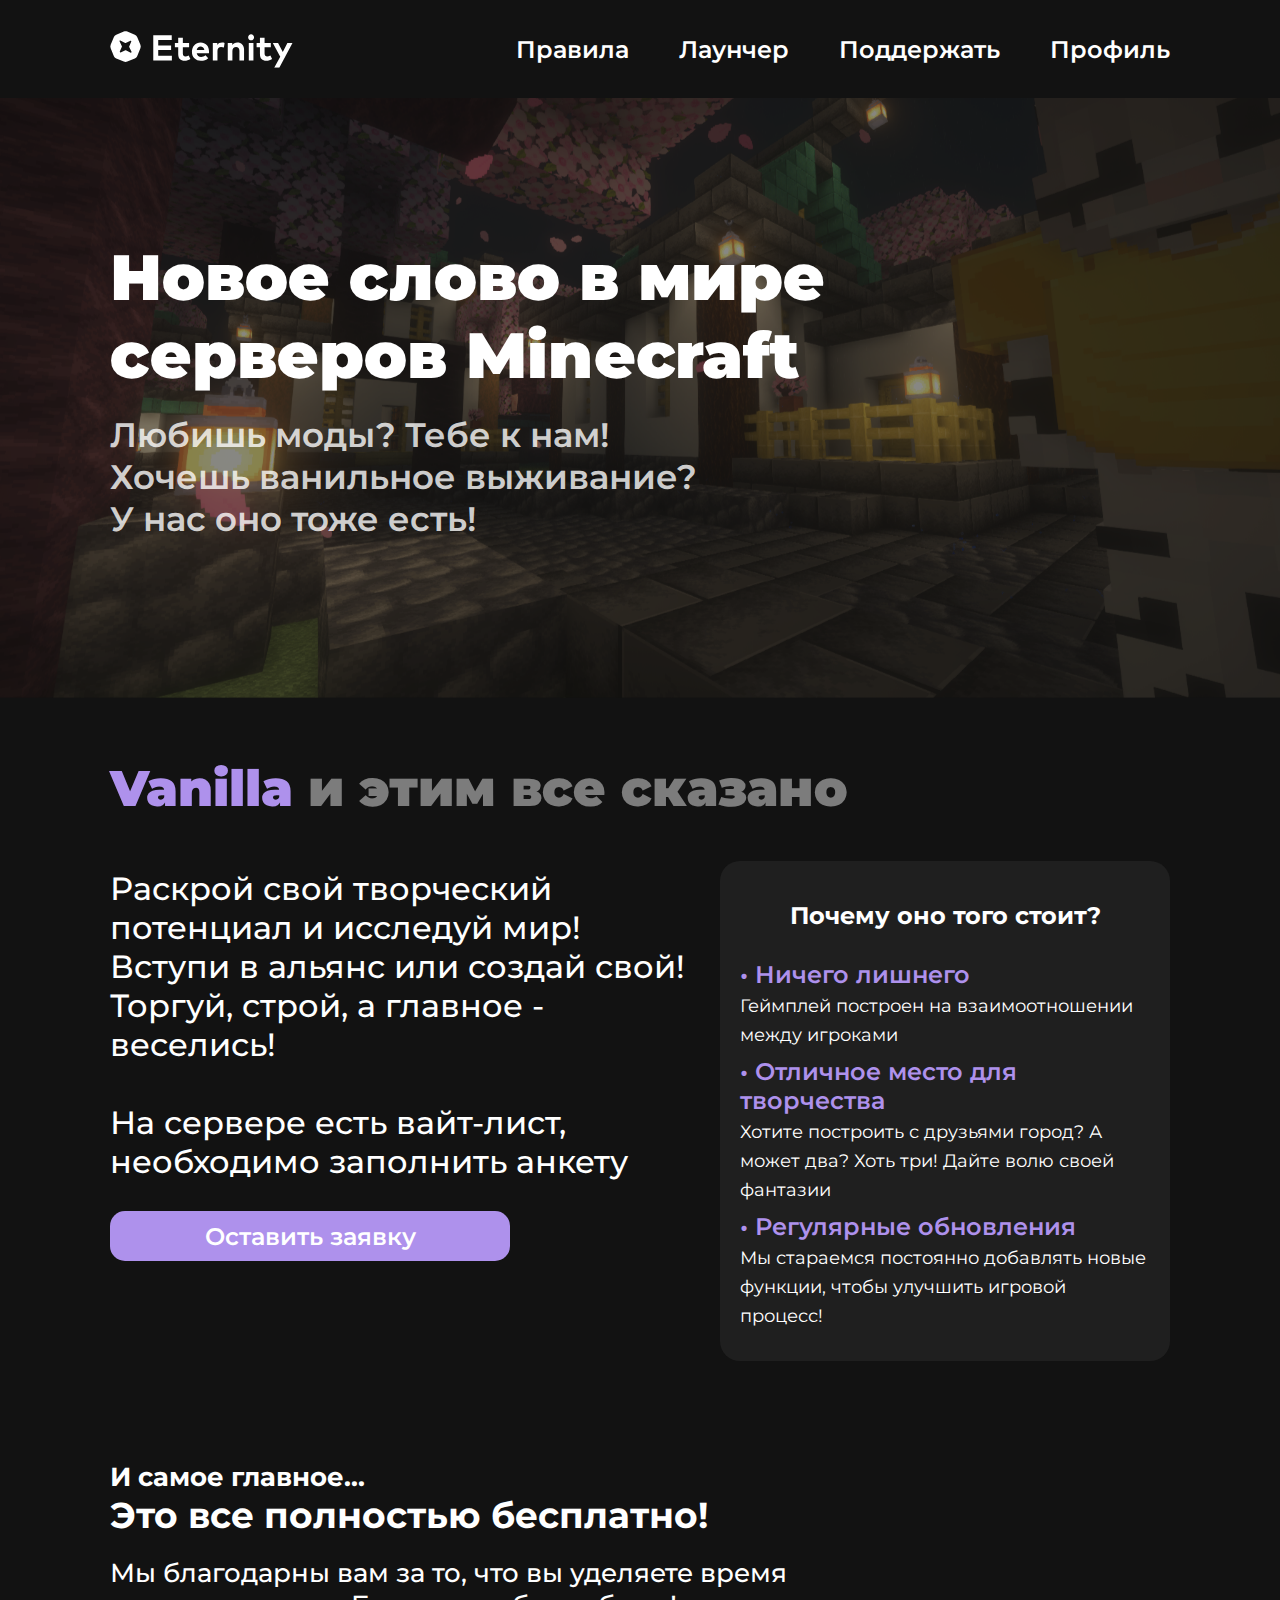
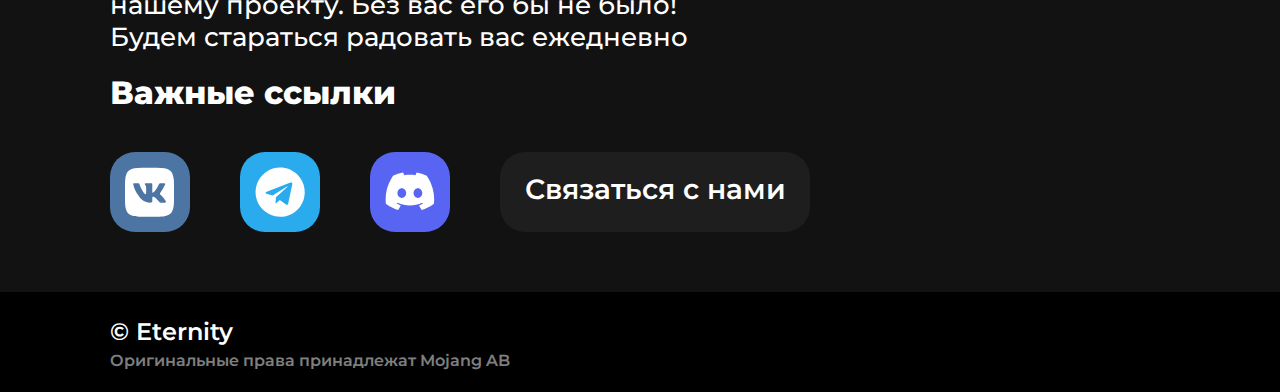
==== commit 3f8ec11e: "final" ====
--- a/index.html
+++ b/index.html
@@ -83,7 +83,7 @@
                 <div class="vanilla_description">
                     
                     <h3 class="vanilla_description_text">
-                    Раскрой свой творческий потенциал и исследуй мир! <br>Вступи в альянс или создай свой! Торгуй, строй, а главное - веселись! <br> <br>На сервере есть вайт-лист, поэтому необходимо заполнить
+                    Раскрой свой творческий потенциал и исследуй мир! <br>Вступи в альянс или создай свой! Торгуй, строй, а главное - веселись! <br> <br>На сервере есть вайт-лист, необходимо заполнить анкету
                     </h3>
 
                     <div class="vanilla_description_block">
@@ -158,13 +158,43 @@
             <div class="wrapper">
 
                 <h1 class="end_title">
-                    И еще немного о нас
-                </h1>
+                    И самое главное...
+                </h1>
+
+                <h2 class="end_subtitle">
+                    Это все полностью бесплатно!
+                </h2>
+
+
+                <h3 class="end_text">
+                    Мы благодарны вам за то, что вы уделяете время<br> нашему проекту.
+                    Без вас его бы не было!
+                    <br>Будем стараться радовать вас ежедневно
+                </h3>
+
+                <h3 class="end_ps">Важные ссылки</h3>
+
+                <div class="end_buttons">
+                    <a href="" class="vk_end_button">
+                        <img src="/img/vk.svg" alt="" class="end_btn_pic">
+                    </a>
+                    <a href="" class="tg_end_button">
+                        <img src="/img/telegram.svg" alt="" class="end_btn_pic">
+                    </a>
+                    <a href="" class="dc_end_button">
+                        <img src="/img/discord.svg" alt="" class="dcend_btn_pic">
+                    </a>
+                    <a href="" class="support_end_button">
+                        <text class="support_text">Связаться с нами</text>
+                    </a>
+                </div>
+
 
             </div>
 
 
         </section>
+
 
 
         <footer class="footer">
@@ -176,11 +206,6 @@
                 <h1 class="org_copyright">
                     Оригинальные права принадлежат Mojang AB
                 </h1>
-                <div class="vk_btn">
-                    <a href="https://vk.com/eternitysmp" class="vk_link">
-                        <img src="/img/vk.svg" alt="" class="vk_logo">
-                    </a>
-                </div>
             </div>
 
         </footer>
--- a/css/style.css
+++ b/css/style.css
@@ -913,26 +913,30 @@
 }
 
 
-.vk_btn {
-
-    margin-top: -50px;
-    margin-left: 1020px;
-
-}
-
-.vk_logo {
-
-    height: 40px;
-
-}
-
 
 /* END */
 
+.end_info {
+
+    margin-bottom: 60px;
+
+}
+
 .end_title {
 
     color: #FFF;
     font-family: Montserrat;
+    font-size: 26px;
+    font-style: normal;
+    font-weight: 700;
+    line-height: normal;
+
+}
+
+.end_subtitle {
+
+    color: #FFF;
+    font-family: Montserrat;
     font-size: 36px;
     font-style: normal;
     font-weight: 700;
@@ -940,6 +944,117 @@
 
 }
 
+
+.end_text {
+
+    padding-top: 20px;
+    color: #FFF;
+    font-family: Montserrat;
+    font-size: 26px;
+    font-style: normal;
+    font-weight: 500;
+    line-height: normal;
+    max-width: 800px;
+
+}
+
+
+.end_ps {
+    padding-top: 20px;
+    color: #FFF;
+    font-family: Montserrat;
+    font-size: 32px;
+    font-style: normal;
+    font-weight: 800;
+    line-height: normal;
+    max-width: 800px;
+}
+
+
+
+.end_buttons {
+
+    margin-top: 40px;
+    display: flex;
+
+}
+
+
+.vk_end_button {
+
+    height: 80px;
+    width: 80px;
+    border-radius: 25px;
+    background: #4C75A3;
+    padding: 15px 15px;
+    margin-right: 50px;
+
+}
+
+.end_btn_pic {
+
+    height: 50px;
+
+}
+
+.tg_end_button {
+
+    height: 80px;
+    width: 80px;
+    border-radius: 25px;
+    background: #2AABEE;
+    padding: 15px 15px;
+    margin-right: 50px;
+
+}
+
+.dc_end_button {
+
+    height: 80px;
+    width: 80px;
+    border-radius: 25px;
+    background: #5865F2;
+    padding: 20px 15px;
+    margin-right: 50px;
+
+}
+
+.dcend_btn_pic {
+
+    height: 38px;
+    width: 50px;
+
+}
+
+
+
+.support_end_button {
+
+    height: 80px;
+    width: 310px;
+    border-radius: 25px;
+    background: #1e1e1e;
+    padding: 20px 20px;
+    
+    text-decoration: none;
+    text-align: center;
+    vertical-align: middle;
+
+}
+
+.support_text {
+
+
+    color: #FFF;
+
+    text-align: center;
+    font-family: Montserrat;
+    font-size: 28px;
+    font-style: normal;
+    font-weight: 600;
+    line-height: normal;
+
+}
 
 
 /* RULES */
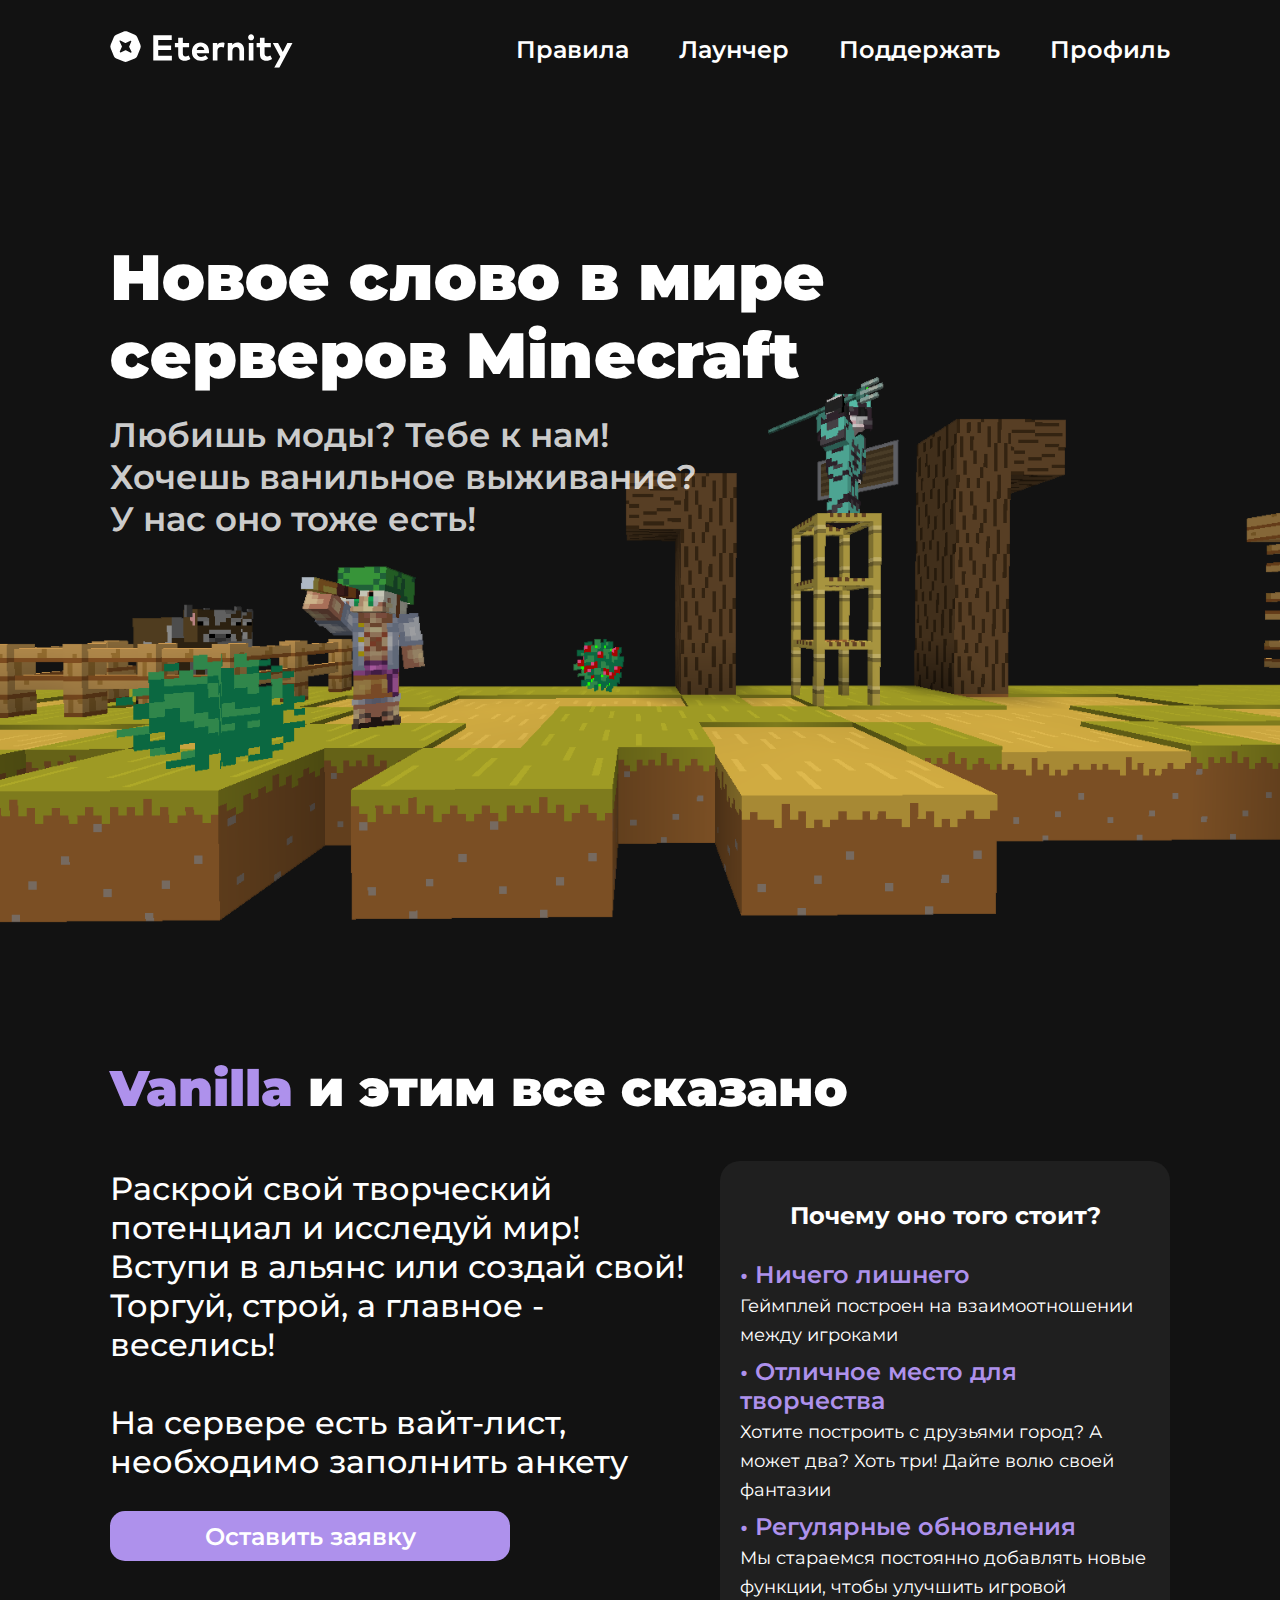
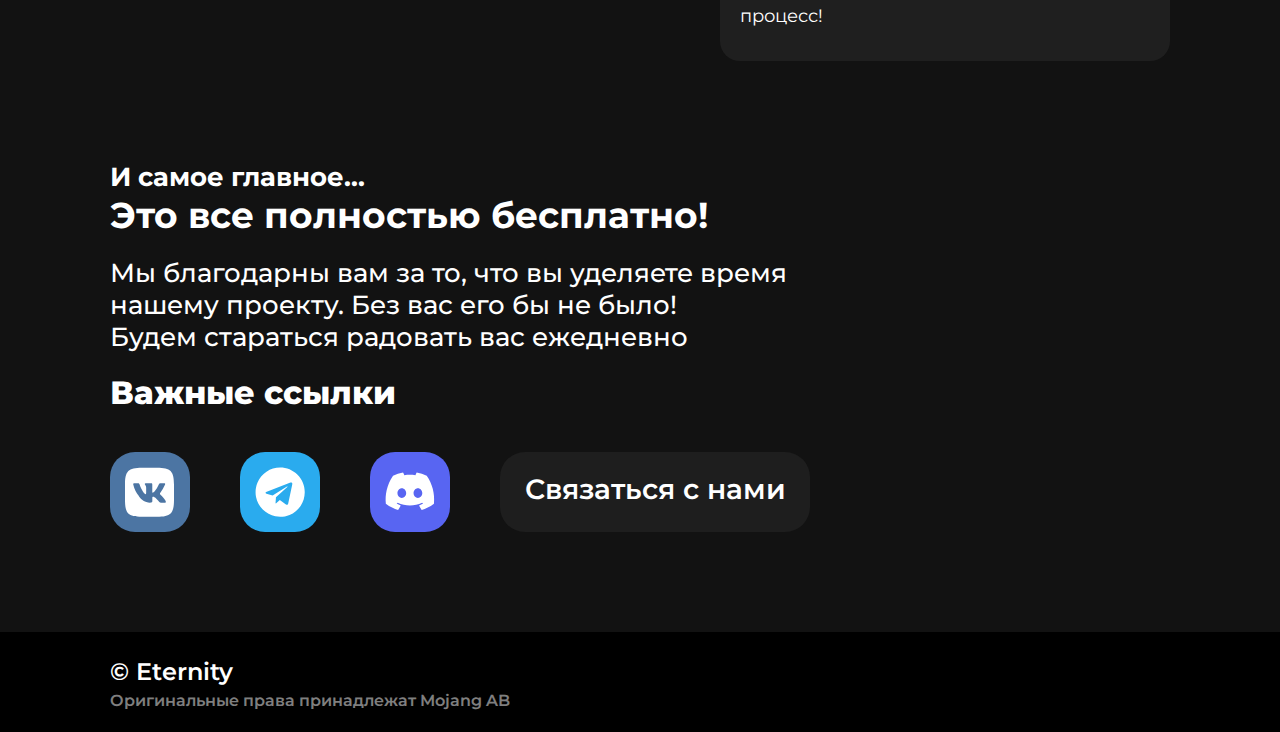
==== commit e28839e4: "final" ====
--- a/index.html
+++ b/index.html
@@ -175,16 +175,16 @@
                 <h3 class="end_ps">Важные ссылки</h3>
 
                 <div class="end_buttons">
-                    <a href="" class="vk_end_button">
+                    <a href="https://vk.com/eternitysmp" class="vk_end_button">
                         <img src="/img/vk.svg" alt="" class="end_btn_pic">
                     </a>
-                    <a href="" class="tg_end_button">
+                    <a href="https://t.me/eternitysmp" class="tg_end_button">
                         <img src="/img/telegram.svg" alt="" class="end_btn_pic">
                     </a>
-                    <a href="" class="dc_end_button">
+                    <a href="https://discord.com/invite/Z7YUZavPEv" class="dc_end_button">
                         <img src="/img/discord.svg" alt="" class="dcend_btn_pic">
                     </a>
-                    <a href="" class="support_end_button">
+                    <a href="https://t.me/eternitysmp_admin" class="support_end_button">
                         <text class="support_text">Связаться с нами</text>
                     </a>
                 </div>
--- a/css/style.css
+++ b/css/style.css
@@ -74,7 +74,7 @@
 /* ИНТРО */
 
 .intro {
-    height: 600px;
+    height: 100vh;
     background: url('../img/background.png') no-repeat center;
     background-size: cover;
     padding-top: 140px;
@@ -128,7 +128,7 @@
 .vanilla_into_vydel {
 
 
-    color: #ffffff73;
+    color: #ffffff;
     text-decoration: none;
     
     font-family: Montserrat;
@@ -918,7 +918,7 @@
 
 .end_info {
 
-    margin-bottom: 60px;
+    margin-bottom: 100px;
 
 }
 
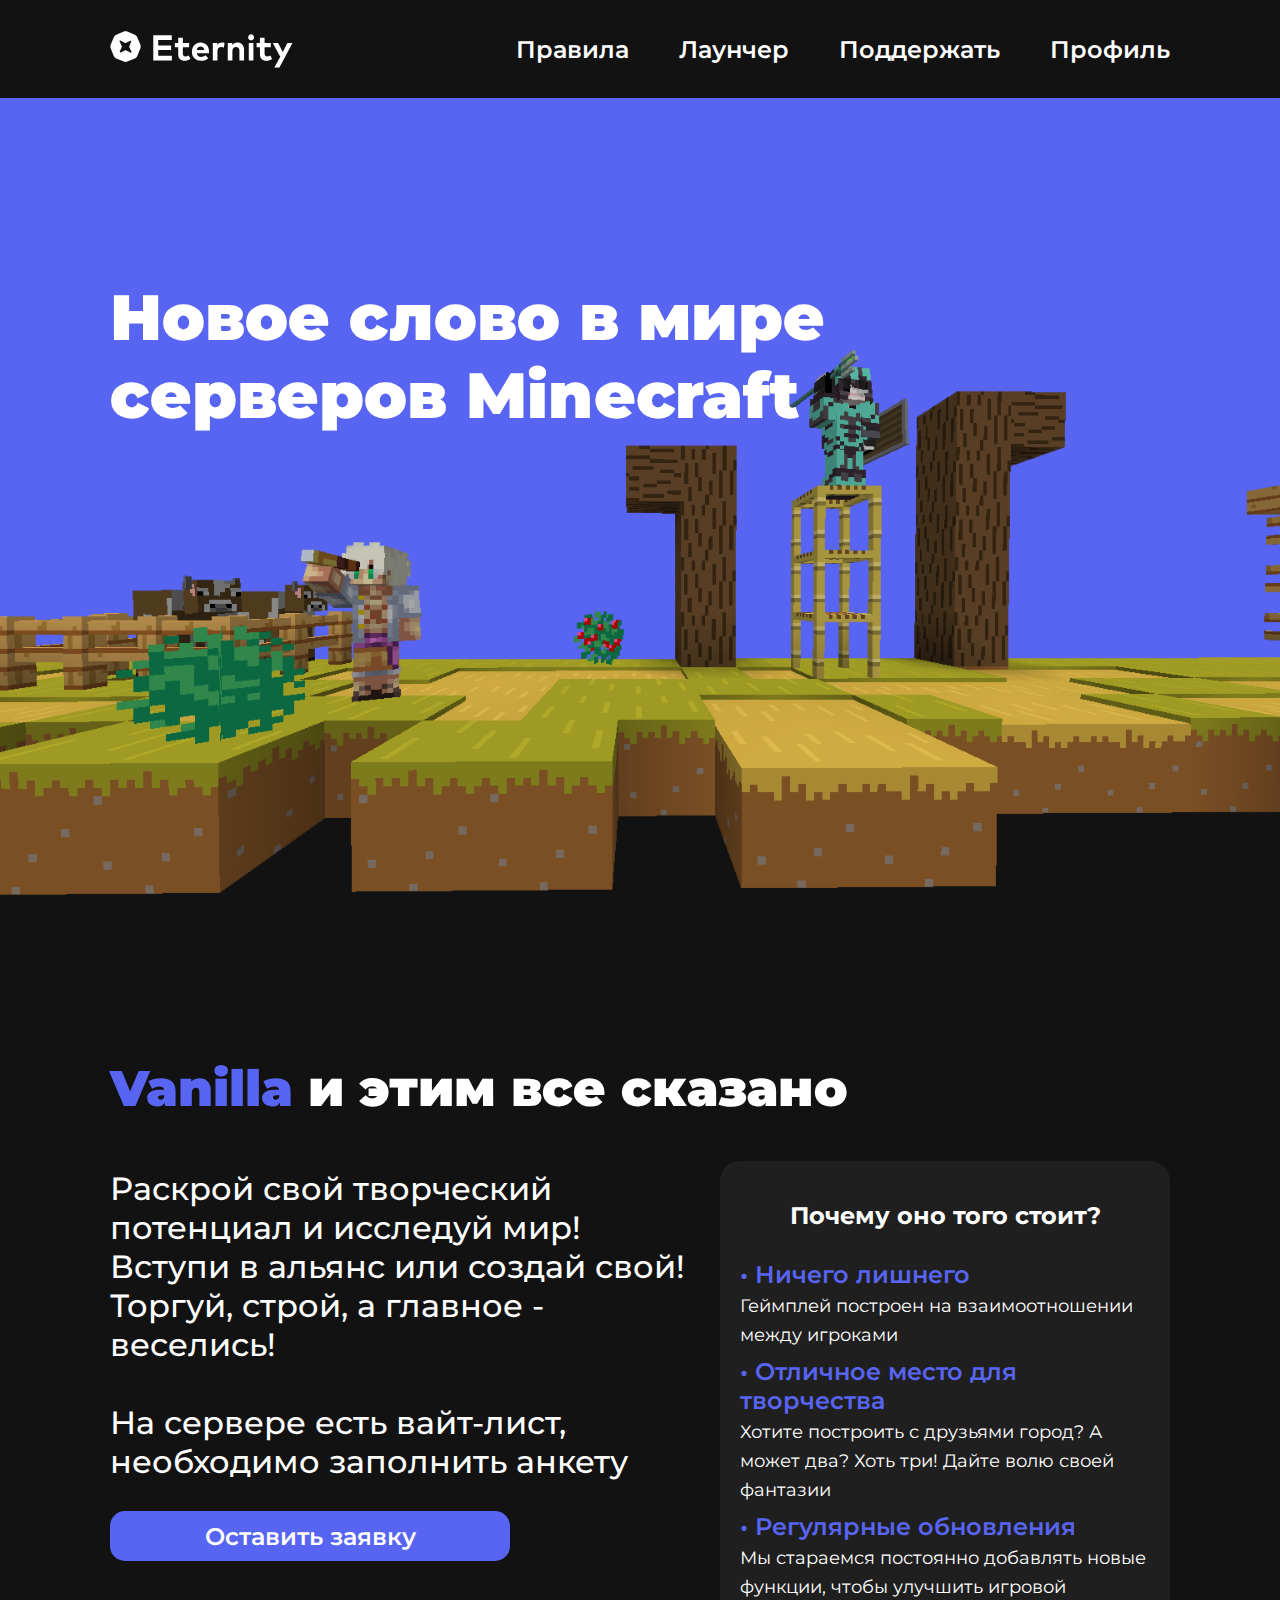
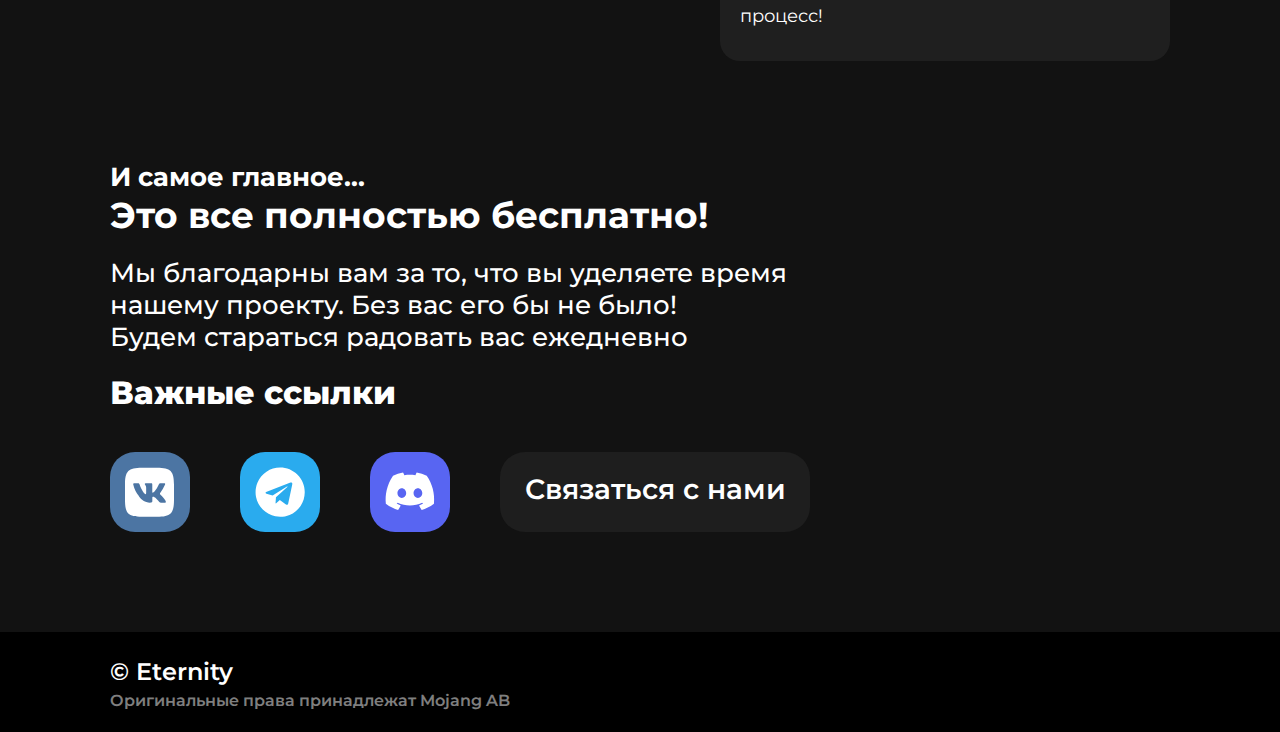
==== commit ba57e49a: "changed_color" ====
--- a/index.html
+++ b/index.html
@@ -64,10 +64,6 @@
                 <h1 class="intro_title">
                     Новое слово в мире серверов Minecraft
                 </h1>
-                <h3 class="intro_subtitle">
-                    Любишь моды? Тебе к нам! Хочешь ванильное выживание? У нас оно тоже есть!
-                </h3>
-
             </div>
         </section>
 
--- a/css/style.css
+++ b/css/style.css
@@ -66,7 +66,7 @@
 
 .header_link:hover{
     transition: 0.5s;
-    color: #AE91EC;
+    color: #5865F2;
 
 }
 
@@ -77,7 +77,7 @@
     height: 100vh;
     background: url('../img/background.png') no-repeat center;
     background-size: cover;
-    padding-top: 140px;
+    padding-top: 20vh;
 }
 
 .intro_title{
@@ -115,7 +115,7 @@
 
 .vanilla_intro {
 
-    color: #AE91EC;
+    color: #5865F2;
     font-family: Montserrat;
     font-size: 50px;
     font-style: normal;
@@ -202,7 +202,7 @@
 
 .vdb_desc {
 
-    color: #AE91EC;
+    color: #5865F2;
     font-family: Montserrat;
     font-size: 24px;
     font-style: normal;
@@ -244,7 +244,7 @@
     height: 50px;
 
     border-radius: 15px;
-    background: #AE91EC;
+    background: #5865F2;
     color: #FFF;
     border: 2px;
 
@@ -264,7 +264,7 @@
     
     transition: 0.5s;
     border-radius: 15px;
-    background: #ae91eccc;
+    background: #5865F2cc;
     color: #FFF;
     border: 2px;
 
@@ -369,7 +369,7 @@
     border-radius: 15px;
 
 
-    background: #AE91EC;
+    background: #5865F2;
     border: 0;
 
     margin-top: 30px;
@@ -389,7 +389,7 @@
 
 .auth_button:hover {
 
-    background-color: #AE91ECcc;
+    background-color: #5865F2cc;
     transition: 0.5s;
 
 }
@@ -415,7 +415,7 @@
 .not_registred:hover {
 
     transition: 0.5s;
-    color: #AE91EC;
+    color: #5865F2;
 
 }
 
@@ -444,7 +444,7 @@
 .already_registred:hover {
 
     transition: 0.5s;
-    color: #AE91EC;
+    color: #5865F2;
 
 }
 
@@ -494,7 +494,7 @@
 .rule_link {
 
 
-    color: #AE91EC;
+    color: #5865F2;
     font-family: Montserrat;
     font-size: 24px;
     font-style: normal;
@@ -508,7 +508,7 @@
 
 .checkbox:checked {
 
-    accent-color: #AE91EC;
+    accent-color: #5865F2;
 
 }
 
@@ -557,7 +557,7 @@
     width: 400px;
     height: 85px;
     border-radius: 20px;
-    background: #AE91EC;
+    background: #5865F2;
     padding-top: 12px;
     padding-left: 20px;
     text-decoration: none;
@@ -624,7 +624,7 @@
 
 .windows_download:hover {
 
-    background-color: #AE91ECcc;
+    background-color: #5865F2cc;
     transition: 0.5s;
 
 }
@@ -827,7 +827,7 @@
     height: 50px;
 
     border-radius: 15px;
-    background: #AE91EC;
+    background: #5865F2;
     color: #FFF;
     border: 2px;
 
@@ -847,7 +847,7 @@
     
     transition: 0.5s;
     border-radius: 15px;
-    background: #ae91eccc;
+    background: #5865F2cc;
     color: #FFF;
     border: 2px;
 
